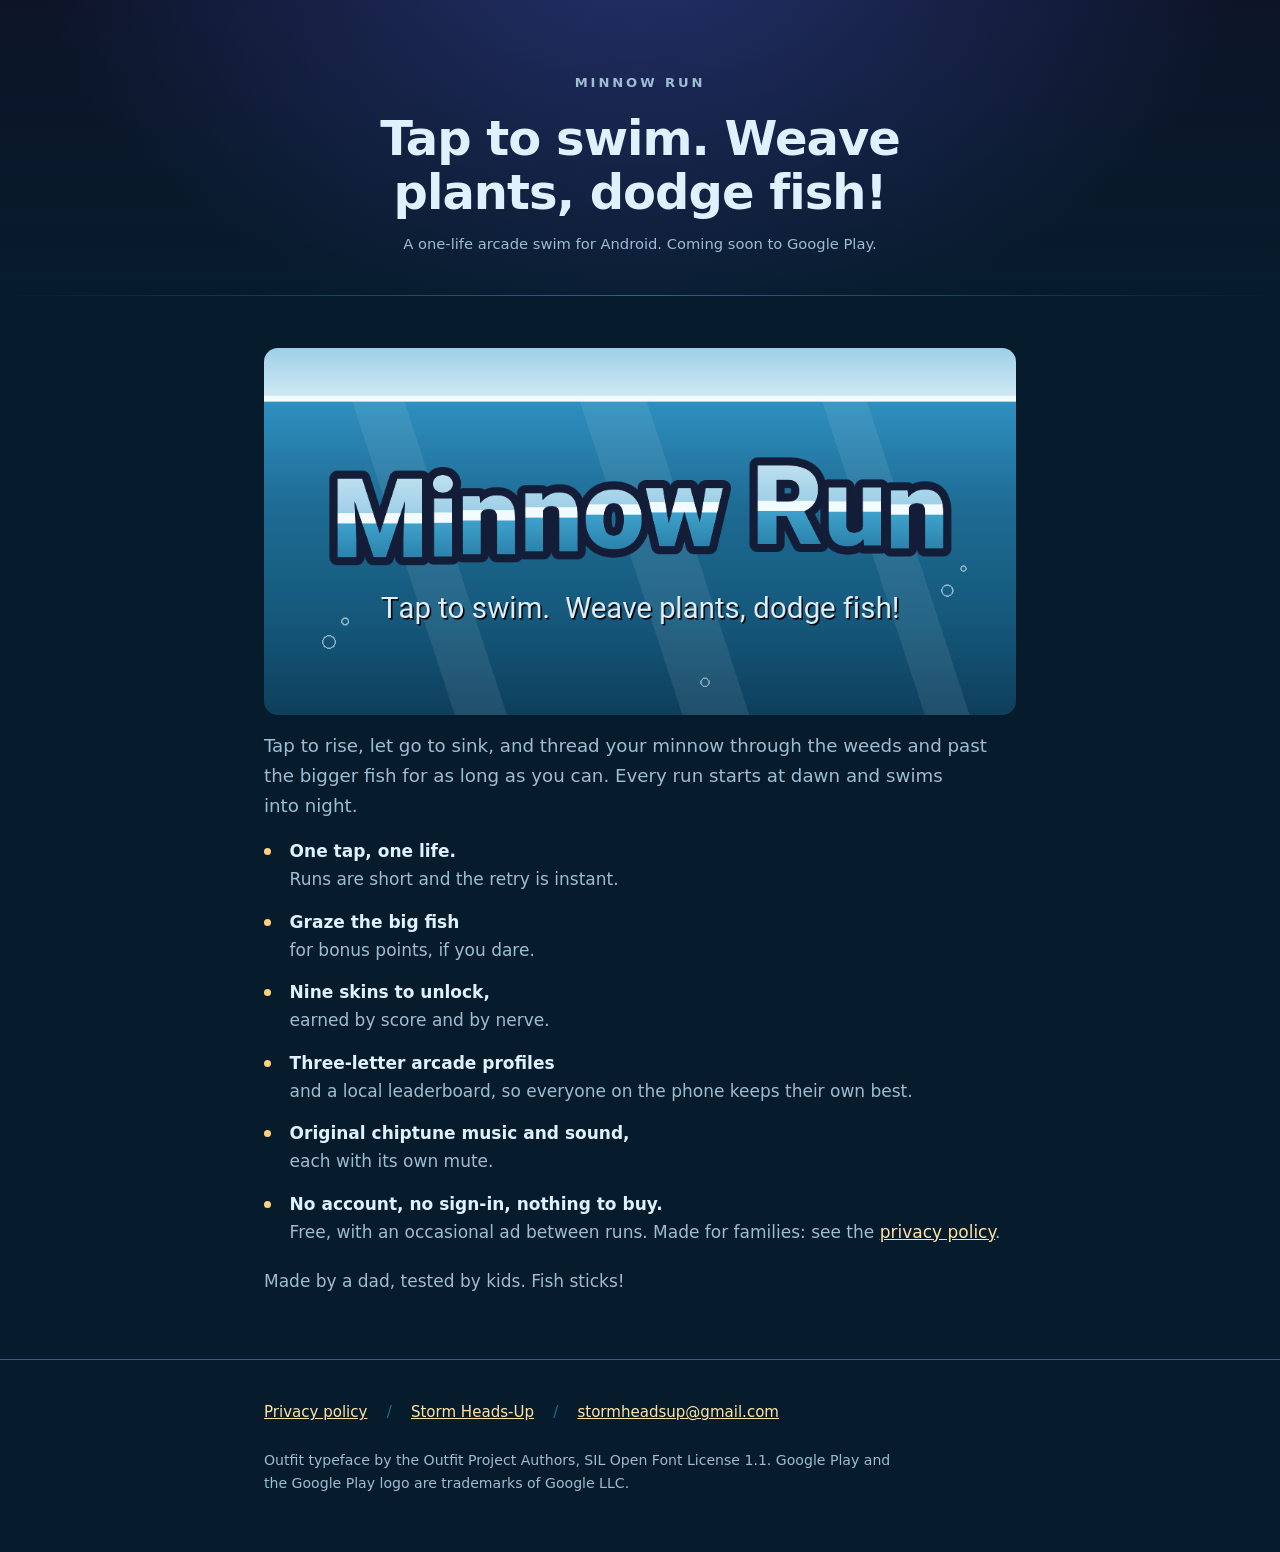
==== index.html @ f7e567d5 "Minnow Run site: home page, privacy policy, app-ads.txt" ====
<!doctype html>
<html lang="en">
<head>
  <meta charset="utf-8">
  <meta name="viewport" content="width=device-width, initial-scale=1">
  <title>Minnow Run</title>
  <meta name="description" content="Minnow Run is a one-tap arcade swim for Android. Tap to swim, weave the plants, dodge the fish. One life, three-letter initials, a leaderboard for everyone on the phone.">
  <link rel="canonical" href="https://minnowrun.github.io/">

  <!-- Zero JavaScript, zero third-party requests, same as the privacy page. -->
  <meta http-equiv="Content-Security-Policy" content="default-src 'none'; img-src 'self'; style-src 'self'; font-src 'self'; base-uri 'none'; form-action 'none'">
  <meta name="referrer" content="strict-origin-when-cross-origin">

  <meta property="og:type" content="website">
  <meta property="og:site_name" content="Minnow Run">
  <meta property="og:title" content="Minnow Run">
  <meta property="og:description" content="Tap to swim. Weave plants, dodge fish! A one-life arcade swim for Android.">
  <meta property="og:url" content="https://minnowrun.github.io/">
  <meta property="og:image" content="https://minnowrun.github.io/assets/feature-graphic.png">
  <meta name="twitter:card" content="summary_large_image">
  <meta name="twitter:title" content="Minnow Run">
  <meta name="twitter:description" content="Tap to swim. Weave plants, dodge fish! A one-life arcade swim for Android.">
  <meta name="twitter:image" content="https://minnowrun.github.io/assets/feature-graphic.png">

  <!-- TODO(icon): favicon + apple-touch-icon once the app icon exists. -->
  <meta name="theme-color" content="#061c2c">
  <link rel="stylesheet" href="assets/site.css">
</head>
<body>

<header class="hero">
  <div class="wrap hero-inner">
    <a class="mark" href="https://minnowrun.github.io/">
      <span>Minnow Run</span>
    </a>
    <h1>Tap to swim. Weave plants, dodge fish!</h1>
    <p class="updated">A one-life arcade swim for Android. Coming soon to Google Play.</p>
  </div>
</header>

<main class="wrap">
  <p>
    <img class="shot" src="assets/feature-graphic.png" width="1024" height="500" alt="The Minnow Run wordmark, half out of the water, on a pond">
  </p>

  <p class="lede">Tap to rise, let go to sink, and thread your minnow through the weeds and past
  the bigger fish for as long as you can. Every run starts at dawn and swims into night.</p>

  <ul class="terms">
    <li><strong>One tap, one life.</strong> Runs are short and the retry is instant.</li>
    <li><strong>Graze the big fish</strong> for bonus points, if you dare.</li>
    <li><strong>Nine skins to unlock,</strong> earned by score and by nerve.</li>
    <li><strong>Three-letter arcade profiles</strong> and a local leaderboard, so everyone on the
    phone keeps their own best.</li>
    <li><strong>Original chiptune music and sound,</strong> each with its own mute.</li>
    <li><strong>No account, no sign-in, nothing to buy.</strong> Free, with an occasional ad between
    runs. Made for families: see the <a href="privacy/">privacy policy</a>.</li>
  </ul>

  <p>Made by a dad, tested by kids. Fish sticks!</p>
</main>

<footer>
  <div class="wrap">
    <div class="foot-row">
      <a href="privacy/">Privacy policy</a>
      <span class="sep" aria-hidden="true">/</span>
      <a href="https://stormheadsup.github.io/">Storm Heads-Up</a>
      <span class="sep" aria-hidden="true">/</span>
      <a href="mailto:stormheadsup@gmail.com">stormheadsup@gmail.com</a>
    </div>

    <p class="credit">
      Outfit typeface by the Outfit Project Authors, SIL Open Font License 1.1. Google Play and
      the Google Play logo are trademarks of Google LLC.
    </p>
  </div>
</footer>

</body>
</html>
---- assets/site.css ----
/* Storm Heads-Up privacy policy.

   Same design tokens and primitives as the main site
   (stormheadsup.github.io/assets/site.css), kept as a local copy rather than
   linked across repos so this page never breaks when that one changes.

   Outfit, self-hosted. SIL Open Font License 1.1, see fonts/OFL.txt.
   Variable font: one file covers every weight we use. Self-hosted rather
   than pulled from Google's CDN so reading a privacy policy does not hand a
   third party the reader's IP address. */

@font-face {
  font-family: "Outfit";
  font-style: normal;
  font-weight: 100 900;
  font-display: swap;
  src: url("fonts/outfit-latin.woff2") format("woff2");
  unicode-range: U+0000-00FF, U+0131, U+0152-0153, U+02BB-02BC, U+02C6,
    U+02DA, U+02DC, U+0304, U+0308, U+0329, U+2000-206F, U+20AC, U+2122,
    U+2191, U+2193, U+2212, U+2215, U+FEFF, U+FFFD;
}

@font-face {
  font-family: "Outfit";
  font-style: normal;
  font-weight: 100 900;
  font-display: swap;
  src: url("fonts/outfit-latin-ext.woff2") format("woff2");
  unicode-range: U+0100-02BA, U+02BD-02C5, U+02C7-02CC, U+02CE-02D7,
    U+02DD-02FF, U+0304, U+0308, U+0329, U+1D00-1DBF, U+1E00-1E9F,
    U+1EF2-1EFF, U+2020, U+20A0-20AB, U+20AD-20C0, U+2113, U+2C60-2C7F,
    U+A720-A7FF;
}

:root {
  --bg: #0a0f1f;
  --bg-2: #10182e;
  --surface: #151e36;
  --line: #26314f;
  --text: #eaf0fb;
  --muted: #98a6c4;
  --accent: #5b6ef5;
  --accent-soft: #8e9cff;
  --warn: #f0836f;
  --display: "Outfit", system-ui, -apple-system, "Segoe UI", Roboto, sans-serif;
  --body: system-ui, -apple-system, "Segoe UI", Roboto, "Helvetica Neue", sans-serif;
  /* Narrower than the landing page's 1080px: this one is read, not scanned. */
  --wrap: 800px;
}

* { box-sizing: border-box; }

html { -webkit-text-size-adjust: 100%; }

body {
  margin: 0;
  background: var(--bg);
  color: var(--text);
  font-family: var(--body);
  font-size: 17px;
  line-height: 1.65;
  -webkit-font-smoothing: antialiased;
}

.wrap {
  max-width: var(--wrap);
  margin: 0 auto;
  padding: 0 1.5rem;
}

h1, h2 {
  font-family: var(--display);
  font-weight: 700;
  letter-spacing: -0.02em;
  line-height: 1.12;
  margin: 0;
}

a { color: var(--accent-soft); }
a:hover { color: #fff; }

:focus-visible {
  outline: 2px solid var(--accent-soft);
  outline-offset: 3px;
  border-radius: 4px;
}

/* ---------- hero ---------- */

.hero {
  position: relative;
  overflow: hidden;
  padding: clamp(2.75rem, 7vw, 4.5rem) 0 clamp(1.75rem, 4vw, 2.5rem);
  background:
    radial-gradient(90ch 60ch at 50% -20%, #23306a 0%, rgba(35, 48, 106, 0) 62%),
    linear-gradient(180deg, #0d1428 0%, var(--bg) 100%);
}
.hero::after {
  content: "";
  position: absolute;
  inset: auto 0 0 0;
  height: 1px;
  background: linear-gradient(90deg, transparent, var(--line), transparent);
}

.hero-inner {
  display: flex;
  flex-direction: column;
  align-items: center;
  text-align: center;
  gap: 1.15rem;
}

.mark {
  display: flex;
  align-items: center;
  gap: 0.7rem;
  text-decoration: none;
  color: inherit;
  border-radius: 8px;
}
.mark img {
  width: 52px;
  height: 52px;
  border-radius: 13px;
  display: block;
}
.mark span {
  font-family: var(--display);
  font-weight: 600;
  font-size: 0.82rem;
  letter-spacing: 0.22em;
  text-transform: uppercase;
  color: var(--muted);
}
.mark:hover span { color: var(--text); }

h1 {
  font-size: clamp(2rem, 5.5vw, 3rem);
  text-wrap: balance;
}

.updated {
  margin: -0.4rem 0 0;
  font-size: 0.92rem;
  color: var(--muted);
}

/* ---------- document ---------- */

/* Needs the .wrap in the selector: .wrap already sets a padding shorthand,
   which would otherwise win on specificity and zero these out. */
main.wrap {
  padding-top: clamp(2.25rem, 5vw, 3.25rem);
  padding-bottom: clamp(2.75rem, 6vw, 4rem);
}

main > h2 {
  font-size: clamp(1.22rem, 3vw, 1.55rem);
  margin: 2.4rem 0 0.75rem;
  padding-top: 2.4rem;
  border-top: 1px solid var(--line);
}

main p {
  margin: 0 0 1rem;
  color: var(--muted);
  text-wrap: pretty;
}
main p:last-child { margin-bottom: 0; }

main strong { color: var(--text); font-weight: 600; }
main em { color: var(--text); font-style: normal; font-weight: 500; }

.lede {
  color: var(--muted);
  font-size: clamp(1.02rem, 2.2vw, 1.14rem);
}

/* ---------- lists ---------- */

/* Same accent-dot bullets the landing page uses for its "Honest by design"
   list, so the long policy lists read as part of the same family. */
main ul {
  display: grid;
  gap: 0.9rem;
  margin: 0 0 1.35rem;
  padding: 0;
  list-style: none;
}
main li {
  padding-left: 1.6rem;
  position: relative;
  color: var(--muted);
}
main li::before {
  content: "";
  position: absolute;
  left: 0;
  top: 0.66em;
  width: 7px;
  height: 7px;
  border-radius: 50%;
  background: var(--accent);
}

/* Items that open with a bolded term get it on its own line, the way the
   landing page's list does. Plain items stay inline. */
.terms li > strong:first-child {
  display: block;
  font-weight: 600;
}

/* ---------- disclaimer ---------- */

.notice {
  border: 1px solid #4a2b2b;
  background: #1d1420;
  border-left: 3px solid var(--warn);
  border-radius: 12px;
  padding: 1.3rem 1.5rem;
  margin: 1.75rem 0 0.5rem;
}
.notice h2 {
  font-size: 1.15rem;
  color: var(--warn);
  margin-bottom: 0.5rem;
}
.notice p {
  margin: 0;
  color: #d7c8cc;
  font-size: 0.96rem;
}
.notice strong { color: #f3e7ea; }

/* ---------- footer ---------- */

footer {
  border-top: 1px solid var(--line);
  padding: 2.5rem 0 3.5rem;
  font-size: 0.94rem;
  color: var(--muted);
}
.foot-row {
  display: flex;
  flex-wrap: wrap;
  gap: 0.6rem 1.2rem;
  align-items: center;
  margin-bottom: 1.5rem;
}
.foot-row .sep { color: var(--line); }
footer p { margin: 0; max-width: 70ch; }
footer .credit { margin-top: 0.8rem; font-size: 0.88rem; }

@media (max-width: 560px) {
  body { font-size: 16px; }
}

/* Minnow Run: the game's own water palette over the Storm Heads-Up layout. Tokens only, so the
   two policy pages stay the same page in different water. */
:root {
  --bg: #061c2c;
  --bg-2: #0b2f45;
  --surface: #0e3f5c;
  --line: #1d6a92;
  --text: #dff1ff;
  --muted: #9dbdd1;
  --accent: #ffd27a;
  --accent-soft: #ffe3a6;
  --warn: #ff9f6e;
}

/* Home page: the feature graphic as the hero image. A class, not an inline style, because the
   page's CSP is style-src 'self' and blocks style attributes. */
.shot { display: block; width: 100%; height: auto; border-radius: 14px; }
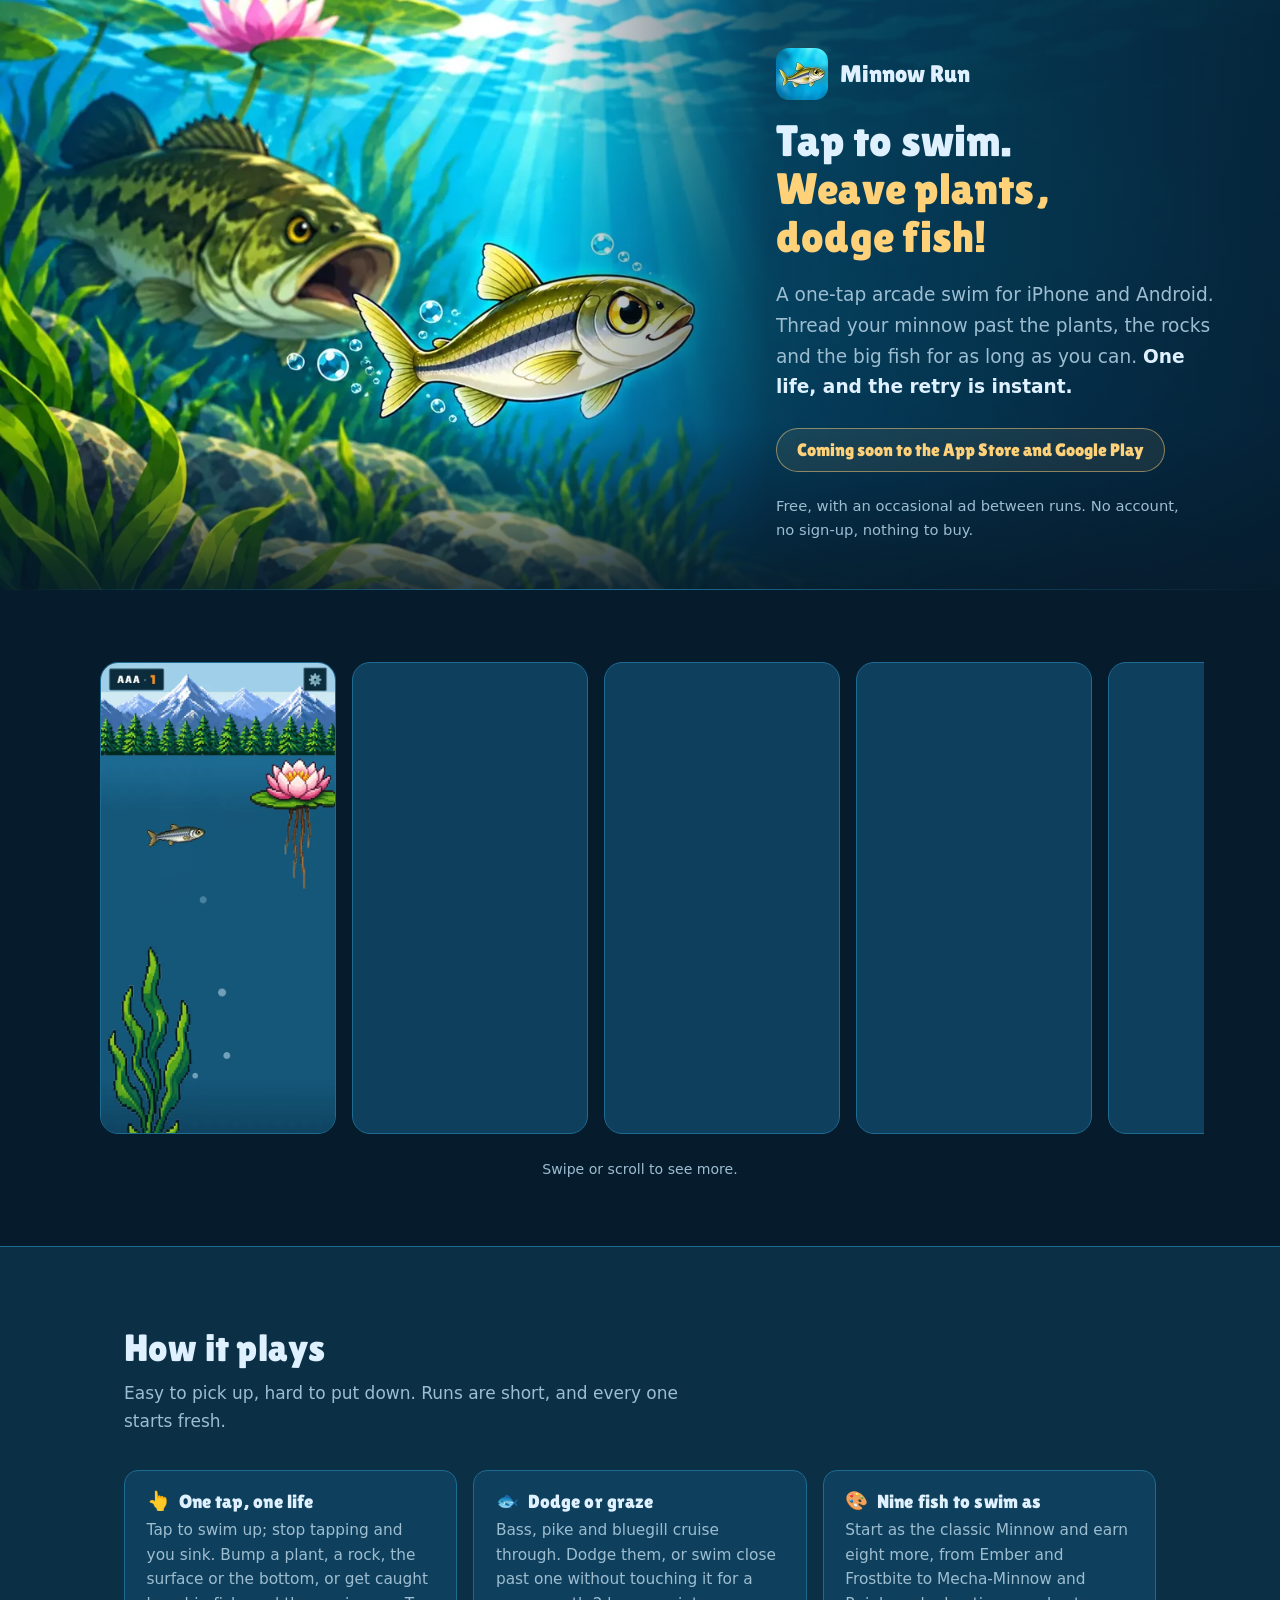
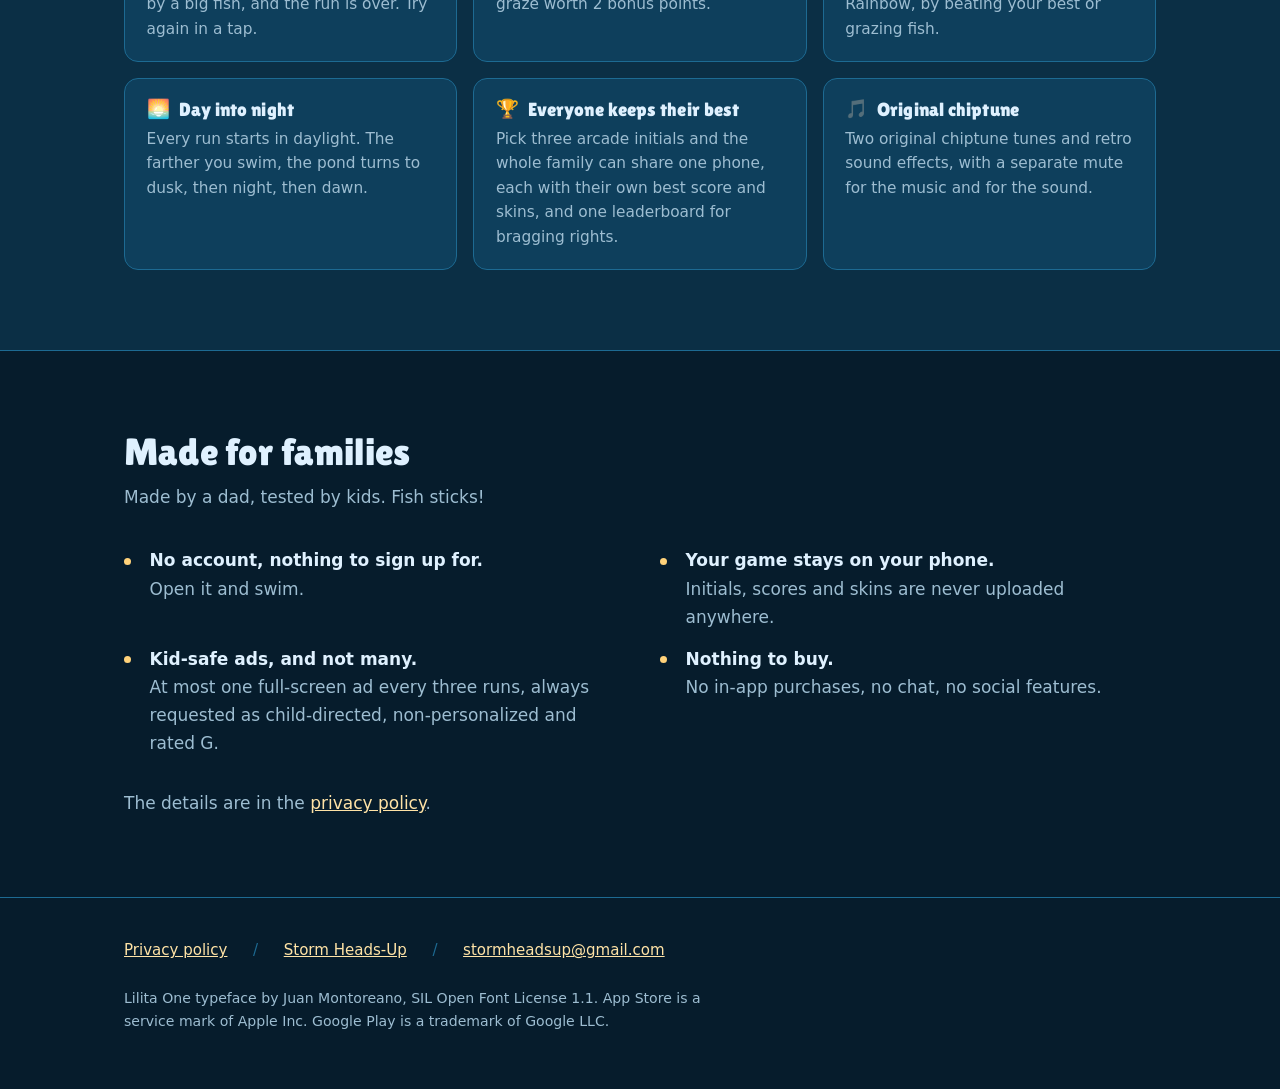
==== commit f1ae4679: "Minnow Run site: a real landing page, the v2 art, and the privacy policy caught up The home page was" ====
--- a/index.html
+++ b/index.html
@@ -1,63 +1,162 @@
 <!doctype html>
 <html lang="en">
 <head>
-  <meta charset="utf-8">
-  <meta name="viewport" content="width=device-width, initial-scale=1">
-  <title>Minnow Run</title>
-  <meta name="description" content="Minnow Run is a one-tap arcade swim for Android. Tap to swim, weave the plants, dodge the fish. One life, three-letter initials, a leaderboard for everyone on the phone.">
-  <link rel="canonical" href="https://minnowrun.github.io/">
+<meta charset="utf-8">
+<meta name="viewport" content="width=device-width, initial-scale=1">
+<title>Minnow Run | Tap to swim. Weave plants, dodge fish!</title>
+<meta name="description" content="Minnow Run is a free one-tap arcade swim for iPhone and Android. Weave the plants, dodge the big fish or graze them for bonus points, and unlock eight more fish to swim as. Coming soon to the App Store and Google Play.">
+<link rel="canonical" href="https://minnowrun.github.io/">
 
-  <!-- Zero JavaScript, zero third-party requests, same as the privacy page. -->
-  <meta http-equiv="Content-Security-Policy" content="default-src 'none'; img-src 'self'; style-src 'self'; font-src 'self'; base-uri 'none'; form-action 'none'">
-  <meta name="referrer" content="strict-origin-when-cross-origin">
+<!-- Zero JavaScript, zero third-party requests. Everything the page loads
+     comes from this origin, so the policy can stay this tight. -->
+<meta http-equiv="Content-Security-Policy" content="default-src 'none'; img-src 'self'; style-src 'self'; font-src 'self'; base-uri 'none'; form-action 'none'">
+<meta name="referrer" content="strict-origin-when-cross-origin">
 
-  <meta property="og:type" content="website">
-  <meta property="og:site_name" content="Minnow Run">
-  <meta property="og:title" content="Minnow Run">
-  <meta property="og:description" content="Tap to swim. Weave plants, dodge fish! A one-life arcade swim for Android.">
-  <meta property="og:url" content="https://minnowrun.github.io/">
-  <meta property="og:image" content="https://minnowrun.github.io/assets/feature-graphic.png">
-  <meta name="twitter:card" content="summary_large_image">
-  <meta name="twitter:title" content="Minnow Run">
-  <meta name="twitter:description" content="Tap to swim. Weave plants, dodge fish! A one-life arcade swim for Android.">
-  <meta name="twitter:image" content="https://minnowrun.github.io/assets/feature-graphic.png">
+<meta property="og:type" content="website">
+<meta property="og:site_name" content="Minnow Run">
+<meta property="og:title" content="Minnow Run | Tap to swim. Weave plants, dodge fish!">
+<meta property="og:description" content="A free one-tap arcade swim for iPhone and Android. One life, nine fish to swim as, and a leaderboard for everyone on the phone.">
+<meta property="og:url" content="https://minnowrun.github.io/">
+<meta property="og:image" content="https://minnowrun.github.io/assets/og-card.jpg">
+<meta property="og:image:width" content="1024">
+<meta property="og:image:height" content="500">
+<meta property="og:image:alt" content="A cartoon minnow swims away from an open-mouthed bass, beside the Minnow Run title and the line: Tap to swim. Weave plants, dodge fish!">
+<meta name="twitter:card" content="summary_large_image">
+<meta name="twitter:title" content="Minnow Run | Tap to swim. Weave plants, dodge fish!">
+<meta name="twitter:description" content="A free one-tap arcade swim for iPhone and Android. One life, nine fish to swim as, and a leaderboard for everyone on the phone.">
+<meta name="twitter:image" content="https://minnowrun.github.io/assets/og-card.jpg">
+<meta name="twitter:image:alt" content="A cartoon minnow swims away from an open-mouthed bass, beside the Minnow Run title and the line: Tap to swim. Weave plants, dodge fish!">
 
-  <!-- TODO(icon): favicon + apple-touch-icon once the app icon exists. -->
-  <meta name="theme-color" content="#061c2c">
-  <link rel="stylesheet" href="assets/site.css">
+<link rel="icon" type="image/png" sizes="64x64" href="assets/favicon.png">
+<link rel="apple-touch-icon" sizes="180x180" href="assets/apple-touch-icon.png">
+<meta name="theme-color" content="#061c2c">
+<link rel="preload" href="assets/fonts/lilita-one.woff2" as="font" type="font/woff2" crossorigin>
+<link rel="stylesheet" href="assets/site.css">
 </head>
 <body>
 
-<header class="hero">
+<header class="hero art">
+  <img class="hero-art" src="assets/hero-1600.webp"
+       srcset="assets/hero-800.webp 800w, assets/hero-1600.webp 1600w" sizes="100vw"
+       width="1600" height="800" fetchpriority="high"
+       alt="A cartoon minnow swims away from an open-mouthed bass through weeds, rocks and water lilies.">
   <div class="wrap hero-inner">
     <a class="mark" href="https://minnowrun.github.io/">
+      <img src="assets/icon.webp" width="52" height="52" alt="">
       <span>Minnow Run</span>
     </a>
-    <h1>Tap to swim. Weave plants, dodge fish!</h1>
-    <p class="updated">A one-life arcade swim for Android. Coming soon to Google Play.</p>
+
+    <h1>Tap to swim. <span class="gold">Weave plants, dodge fish!</span></h1>
+
+    <p class="lede">
+      A one-tap arcade swim for iPhone and Android. Thread your minnow past
+      the plants, the rocks and the big fish for as long as you can.
+      <strong>One life, and the retry is instant.</strong>
+    </p>
+
+    <!-- When the store listings go public, this becomes the two badges, the way
+         stormheadsup.github.io's hero does (its assets/badge-app-store.svg and
+         badge-google-play.png, and its .stores / .badge-* CSS). -->
+    <p class="soon">Coming soon to the App Store and Google Play</p>
+
+    <p class="fineprint">
+      Free, with an occasional ad between runs. No account, no sign-up,
+      nothing to buy.
+    </p>
   </div>
 </header>
 
-<main class="wrap">
-  <p>
-    <img class="shot" src="assets/feature-graphic.png" width="1024" height="500" alt="The Minnow Run wordmark, half out of the water, on a pond">
-  </p>
+<main>
 
-  <p class="lede">Tap to rise, let go to sink, and thread your minnow through the weeds and past
-  the bigger fish for as long as you can. Every run starts at dawn and swims into night.</p>
+<section class="shelf-section" aria-label="Screenshots">
+  <div class="shelf" tabindex="0">
+    <img src="assets/shot-1.webp" width="540" height="1080" loading="lazy" decoding="async"
+         alt="A daytime run: the minnow swims between a pink water lily trailing its roots from the surface and a tall stand of weeds, under snowy mountains and pines.">
+    <img src="assets/shot-2.webp" width="540" height="1080" loading="lazy" decoding="async"
+         alt="A dawn run under a pink sky: the minnow slips between a bass above and a pike below.">
+    <img src="assets/shot-3.webp" width="540" height="1080" loading="lazy" decoding="async"
+         alt="A night run in dark water: the minnow weaves between a water lily's roots and a stand of weeds.">
+    <img src="assets/shot-4.webp" width="540" height="1080" loading="lazy" decoding="async"
+         alt="The game-over card, Fish sticks!, with a score of 54, a Gold fin medal, a new skin unlocked and first place on the leaderboard, and buttons for Main Menu and Try Again.">
+    <img src="assets/shot-5.webp" width="540" height="1080" loading="lazy" decoding="async"
+         alt="A dusk run under an orange sky: the minnow threads between two big bass.">
+    <img src="assets/shot-6.webp" width="540" height="1080" loading="lazy" decoding="async"
+         alt="The Skins wardrobe: Minnow, Ember, Frostbite, Cupid, Fiesta, Meltdown, Neon, Mecha-Minnow and Rainbow, each unlocked by a best score or by grazing fish.">
+    <img src="assets/shot-7.webp" width="540" height="1080" loading="lazy" decoding="async"
+         alt="The main menu: the Minnow Run title over the minnow, Tap anywhere to start, and buttons for Player, Skins and Leaderboard.">
+    <img src="assets/shot-8.webp" width="540" height="1080" loading="lazy" decoding="async"
+         alt="Enter Initials: three arcade letters, each with arrows to change it, and a reminder to use the same initials if you have played before.">
+  </div>
+  <p class="shelf-hint">Swipe or scroll to see more.</p>
+</section>
 
-  <ul class="terms">
-    <li><strong>One tap, one life.</strong> Runs are short and the retry is instant.</li>
-    <li><strong>Graze the big fish</strong> for bonus points, if you dare.</li>
-    <li><strong>Nine skins to unlock,</strong> earned by score and by nerve.</li>
-    <li><strong>Three-letter arcade profiles</strong> and a local leaderboard, so everyone on the
-    phone keeps their own best.</li>
-    <li><strong>Original chiptune music and sound,</strong> each with its own mute.</li>
-    <li><strong>No account, no sign-in, nothing to buy.</strong> Free, with an occasional ad between
-    runs. Made for families: see the <a href="privacy/">privacy policy</a>.</li>
-  </ul>
+<section class="band alt">
+  <div class="wrap">
+    <h2>How it plays</h2>
+    <p class="sub">
+      Easy to pick up, hard to put down. Runs are short, and every one starts
+      fresh.
+    </p>
 
-  <p>Made by a dad, tested by kids. Fish sticks!</p>
+    <div class="grid">
+      <div class="card">
+        <h3><span class="ico" aria-hidden="true">👆</span>One tap, one life</h3>
+        <p>Tap to swim up; stop tapping and you sink. Bump a plant, a rock,
+           the surface or the bottom, or get caught by a big fish, and the run
+           is over. Try again in a tap.</p>
+      </div>
+      <div class="card">
+        <h3><span class="ico" aria-hidden="true">🐟</span>Dodge or graze</h3>
+        <p>Bass, pike and bluegill cruise through. Dodge them, or swim close
+           past one without touching it for a graze worth 2 bonus points.</p>
+      </div>
+      <div class="card">
+        <h3><span class="ico" aria-hidden="true">🎨</span>Nine fish to swim as</h3>
+        <p>Start as the classic Minnow and earn eight more, from Ember and
+           Frostbite to Mecha-Minnow and Rainbow, by beating your best or
+           grazing fish.</p>
+      </div>
+      <div class="card">
+        <h3><span class="ico" aria-hidden="true">🌅</span>Day into night</h3>
+        <p>Every run starts in daylight. The farther you swim, the pond turns
+           to dusk, then night, then dawn.</p>
+      </div>
+      <div class="card">
+        <h3><span class="ico" aria-hidden="true">🏆</span>Everyone keeps their best</h3>
+        <p>Pick three arcade initials and the whole family can share one
+           phone, each with their own best score and skins, and one
+           leaderboard for bragging rights.</p>
+      </div>
+      <div class="card">
+        <h3><span class="ico" aria-hidden="true">🎵</span>Original chiptune</h3>
+        <p>Two original chiptune tunes and retro sound effects, with a
+           separate mute for the music and for the sound.</p>
+      </div>
+    </div>
+  </div>
+</section>
+
+<section class="band">
+  <div class="wrap">
+    <h2>Made for families</h2>
+    <p class="sub">Made by a dad, tested by kids. Fish sticks!</p>
+
+    <ul class="points">
+      <li><strong>No account, nothing to sign up for.</strong>
+          Open it and swim.</li>
+      <li><strong>Your game stays on your phone.</strong>
+          Initials, scores and skins are never uploaded anywhere.</li>
+      <li><strong>Kid-safe ads, and not many.</strong>
+          At most one full-screen ad every three runs, always requested as
+          child-directed, non-personalized and rated&nbsp;G.</li>
+      <li><strong>Nothing to buy.</strong>
+          No in-app purchases, no chat, no social features.</li>
+    </ul>
+
+    <p class="more">The details are in the <a href="privacy/">privacy policy</a>.</p>
+  </div>
+</section>
+
 </main>
 
 <footer>
@@ -71,8 +170,9 @@
     </div>
 
     <p class="credit">
-      Outfit typeface by the Outfit Project Authors, SIL Open Font License 1.1. Google Play and
-      the Google Play logo are trademarks of Google LLC.
+      Lilita One typeface by Juan Montoreano, SIL Open Font License 1.1.
+      App Store is a service mark of Apple Inc. Google Play is a trademark of
+      Google LLC.
     </p>
   </div>
 </footer>
--- a/assets/site.css
+++ b/assets/site.css
@@ -1,52 +1,40 @@
-/* Storm Heads-Up privacy policy.
-
-   Same design tokens and primitives as the main site
-   (stormheadsup.github.io/assets/site.css), kept as a local copy rather than
-   linked across repos so this page never breaks when that one changes.
-
-   Outfit, self-hosted. SIL Open Font License 1.1, see fonts/OFL.txt.
-   Variable font: one file covers every weight we use. Self-hosted rather
-   than pulled from Google's CDN so reading a privacy policy does not hand a
-   third party the reader's IP address. */
+/* Minnow Run: the landing page and the privacy policy share this file.
+
+   The layout is Storm Heads-Up's (stormheadsup.github.io/assets/site.css), kept as a local copy
+   rather than linked across repos so neither site breaks when the other changes, and retokened to
+   the game's own water. Headings are Lilita One, the face of the game's menus and its store
+   banner; body text stays the system face.
+
+   Lilita One, self-hosted. SIL Open Font License 1.1, see fonts/LilitaOne-OFL.txt. It is the
+   whole font converted to WOFF2, deliberately NOT subset: "Lilita" is a Reserved Font Name, and a
+   subset counts as a Modified Version, which could not keep the name. Self-hosted rather than
+   pulled from Google's CDN so visiting this page does not hand a third party the reader's IP. */
 
 @font-face {
-  font-family: "Outfit";
+  font-family: "Lilita One";
   font-style: normal;
-  font-weight: 100 900;
+  font-weight: 400;
   font-display: swap;
-  src: url("fonts/outfit-latin.woff2") format("woff2");
-  unicode-range: U+0000-00FF, U+0131, U+0152-0153, U+02BB-02BC, U+02C6,
-    U+02DA, U+02DC, U+0304, U+0308, U+0329, U+2000-206F, U+20AC, U+2122,
-    U+2191, U+2193, U+2212, U+2215, U+FEFF, U+FFFD;
-}
-
-@font-face {
-  font-family: "Outfit";
-  font-style: normal;
-  font-weight: 100 900;
-  font-display: swap;
-  src: url("fonts/outfit-latin-ext.woff2") format("woff2");
-  unicode-range: U+0100-02BA, U+02BD-02C5, U+02C7-02CC, U+02CE-02D7,
-    U+02DD-02FF, U+0304, U+0308, U+0329, U+1D00-1DBF, U+1E00-1E9F,
-    U+1EF2-1EFF, U+2020, U+20A0-20AB, U+20AD-20C0, U+2113, U+2C60-2C7F,
-    U+A720-A7FF;
+  src: url("fonts/lilita-one.woff2") format("woff2");
 }
 
 :root {
-  --bg: #0a0f1f;
-  --bg-2: #10182e;
-  --surface: #151e36;
-  --line: #26314f;
-  --text: #eaf0fb;
-  --muted: #98a6c4;
-  --accent: #5b6ef5;
-  --accent-soft: #8e9cff;
-  --warn: #f0836f;
-  --display: "Outfit", system-ui, -apple-system, "Segoe UI", Roboto, sans-serif;
+  /* The game's water, surface to deep, and its gold (the Try Again button, the trophy pill). */
+  --bg: #061c2c;
+  --bg-2: #0b2f45;
+  --surface: #0e3f5c;
+  --line: #1d6a92;
+  --text: #dff1ff;
+  --muted: #9dbdd1;
+  --accent: #ffd27a;
+  --accent-soft: #ffe3a6;
+  --display: "Lilita One", system-ui, -apple-system, "Segoe UI", Roboto, sans-serif;
   --body: system-ui, -apple-system, "Segoe UI", Roboto, "Helvetica Neue", sans-serif;
-  /* Narrower than the landing page's 1080px: this one is read, not scanned. */
-  --wrap: 800px;
-}
+  --wrap: 1080px;
+}
+
+/* The privacy policy is read, not scanned. */
+.doc { --wrap: 800px; }
 
 * { box-sizing: border-box; }
 
@@ -68,11 +56,13 @@
   padding: 0 1.5rem;
 }
 
-h1, h2 {
+/* Lilita One has one weight, and it is already heavy: never let the browser fake a bolder one. */
+h1, h2, h3 {
   font-family: var(--display);
-  font-weight: 700;
-  letter-spacing: -0.02em;
-  line-height: 1.12;
+  font-weight: 400;
+  font-synthesis: none;
+  letter-spacing: 0.005em;
+  line-height: 1.1;
   margin: 0;
 }
 
@@ -90,34 +80,51 @@
 .hero {
   position: relative;
   overflow: hidden;
-  padding: clamp(2.75rem, 7vw, 4.5rem) 0 clamp(1.75rem, 4vw, 2.5rem);
-  background:
-    radial-gradient(90ch 60ch at 50% -20%, #23306a 0%, rgba(35, 48, 106, 0) 62%),
-    linear-gradient(180deg, #0d1428 0%, var(--bg) 100%);
+  background: linear-gradient(180deg, #0b3a57 0%, var(--bg) 100%);
 }
 .hero::after {
   content: "";
   position: absolute;
+  z-index: 3;
   inset: auto 0 0 0;
   height: 1px;
   background: linear-gradient(90deg, transparent, var(--line), transparent);
 }
 
+/* The store banner's art, without its words. On a phone it is a banner above the text; on a wide
+   screen it fills the hero and the text sits in its open water, the way the banner's wordmark
+   does. One element either way, so the page never downloads it twice. */
+.hero-art {
+  display: block;
+  width: 100%;
+  height: auto;
+  max-height: 70vh;
+  aspect-ratio: 2 / 1;
+  object-fit: cover;
+  /* Fade the bottom edge into the page so the art has no hard line under it. */
+  -webkit-mask-image: linear-gradient(180deg, #000 72%, transparent 100%);
+  mask-image: linear-gradient(180deg, #000 72%, transparent 100%);
+}
+
 .hero-inner {
+  position: relative;
+  z-index: 2;
   display: flex;
   flex-direction: column;
   align-items: center;
   text-align: center;
   gap: 1.15rem;
+  padding-top: 0.5rem;
+  padding-bottom: clamp(2.5rem, 6vw, 4rem);
 }
 
 .mark {
   display: flex;
   align-items: center;
-  gap: 0.7rem;
+  gap: 0.75rem;
   text-decoration: none;
   color: inherit;
-  border-radius: 8px;
+  border-radius: 12px;
 }
 .mark img {
   width: 52px;
@@ -127,73 +134,212 @@
 }
 .mark span {
   font-family: var(--display);
-  font-weight: 600;
-  font-size: 0.82rem;
-  letter-spacing: 0.22em;
-  text-transform: uppercase;
-  color: var(--muted);
-}
-.mark:hover span { color: var(--text); }
+  font-size: 1.5rem;
+  line-height: 1;
+  color: var(--text);
+}
+.mark:hover span { color: #fff; }
 
 h1 {
-  font-size: clamp(2rem, 5.5vw, 3rem);
+  font-size: clamp(2.3rem, 7vw, 3.6rem);
+  max-width: 17ch;
   text-wrap: balance;
 }
-
-.updated {
-  margin: -0.4rem 0 0;
+/* "Weave plants, dodge fish!" in the game's gold, on its own line. */
+h1 .gold {
+  display: block;
+  color: var(--accent);
+}
+
+.lede {
+  max-width: 46ch;
+  margin: 0;
+  color: var(--muted);
+  font-size: clamp(1.02rem, 2.2vw, 1.16rem);
+  text-wrap: pretty;
+}
+.lede strong { color: var(--text); font-weight: 600; }
+
+/* Stands in for the store badges until the listings are public: Apple's and Google's badge rules
+   both want a badge to link to a live listing. */
+.soon {
+  display: inline-block;
+  margin: 0.4rem 0 0;
+  padding: 0.62rem 1.25rem;
+  border: 1px solid rgba(255, 210, 122, 0.5);
+  border-radius: 999px;
+  background: rgba(255, 210, 122, 0.08);
+  color: var(--accent);
+  font-family: var(--display);
+  font-size: 1.1rem;
+  line-height: 1.3;
+}
+
+.fineprint {
+  margin: 0.2rem 0 0;
+  max-width: 44ch;
   font-size: 0.92rem;
   color: var(--muted);
 }
 
-/* ---------- document ---------- */
-
-/* Needs the .wrap in the selector: .wrap already sets a padding shorthand,
-   which would otherwise win on specificity and zero these out. */
-main.wrap {
-  padding-top: clamp(2.25rem, 5vw, 3.25rem);
-  padding-bottom: clamp(2.75rem, 6vw, 4rem);
-}
-
-main > h2 {
-  font-size: clamp(1.22rem, 3vw, 1.55rem);
-  margin: 2.4rem 0 0.75rem;
-  padding-top: 2.4rem;
+/* Phones: crop in on the two fish (they fill the left ~60% of the art) so they read at this size. */
+@media (max-width: 600px) {
+  .hero-art {
+    aspect-ratio: 4 / 3;
+    object-position: 0% 50%;
+  }
+}
+
+/* Laptops and up: the art fills the hero and the words take its open water, a column pinned to the
+   right edge of the window. Below 1180px that column would cover the minnow's nose, so smaller
+   screens keep the stacked layout. */
+@media (min-width: 1180px) {
+  .hero.art {
+    display: flex;
+    align-items: center;
+    min-height: clamp(560px, 46vw, 700px);
+  }
+  .hero.art .hero-art {
+    position: absolute;
+    inset: 0;
+    z-index: 0;
+    height: 100%;
+    max-height: none;
+    aspect-ratio: auto;
+    object-position: left center;
+    -webkit-mask-image: none;
+    mask-image: none;
+  }
+  /* Deepen the open water under the words, and settle the bottom into the page. Layered
+     explicitly: art 0, this 1, words 2 (DOM order alone would paint the art over it). */
+  .hero.art::before {
+    content: "";
+    position: absolute;
+    inset: 0;
+    z-index: 1;
+    background:
+      linear-gradient(90deg, rgba(6, 28, 44, 0) 42%, rgba(6, 28, 44, 0.72) 60%, rgba(6, 28, 44, 0.9) 100%),
+      linear-gradient(180deg, rgba(6, 28, 44, 0) 72%, rgba(6, 28, 44, 0.85) 100%);
+  }
+  .hero.art .hero-inner {
+    max-width: none;
+    width: 100%;
+    display: grid;
+    grid-template-columns: 1fr 440px;
+    justify-items: start;
+    align-content: center;
+    row-gap: 1.15rem;
+    text-align: left;
+    padding: 3rem max(1.5rem, 5vw) 3rem 1.5rem;
+  }
+  .hero.art .hero-inner > * { grid-column: 2; }
+  .hero.art h1 { font-size: clamp(2.6rem, 3.4vw, 3.3rem); }
+}
+
+/* ---------- shelf ---------- */
+
+.shelf-section { padding: clamp(2.5rem, 6vw, 4rem) 0; }
+
+.shelf {
+  display: flex;
+  gap: 1rem;
+  overflow-x: auto;
+  scroll-snap-type: x mandatory;
+  padding: 0.5rem 1.5rem 1.5rem;
+  margin: 0 auto;
+  max-width: calc(var(--wrap) + 3rem);
+  scrollbar-color: var(--line) transparent;
+}
+.shelf::-webkit-scrollbar { height: 8px; }
+.shelf::-webkit-scrollbar-thumb {
+  background: var(--line);
+  border-radius: 99px;
+}
+.shelf::-webkit-scrollbar-track { background: transparent; }
+
+.shelf img {
+  flex: 0 0 auto;
+  width: 236px;
+  height: auto;
+  aspect-ratio: 1 / 2;
+  border-radius: 18px;
+  border: 1px solid var(--line);
+  scroll-snap-align: center;
+  background: var(--surface);
+}
+
+.shelf-hint {
+  text-align: center;
+  font-size: 0.88rem;
+  color: var(--muted);
+  margin: 0;
+}
+
+/* ---------- bands ---------- */
+
+section.band { padding: clamp(3rem, 7vw, 5rem) 0; }
+section.band.alt {
+  background: var(--bg-2);
   border-top: 1px solid var(--line);
-}
-
-main p {
-  margin: 0 0 1rem;
-  color: var(--muted);
-  text-wrap: pretty;
-}
-main p:last-child { margin-bottom: 0; }
-
-main strong { color: var(--text); font-weight: 600; }
-main em { color: var(--text); font-style: normal; font-weight: 500; }
-
-.lede {
-  color: var(--muted);
-  font-size: clamp(1.02rem, 2.2vw, 1.14rem);
-}
-
-/* ---------- lists ---------- */
-
-/* Same accent-dot bullets the landing page uses for its "Honest by design"
-   list, so the long policy lists read as part of the same family. */
-main ul {
+  border-bottom: 1px solid var(--line);
+}
+
+h2 {
+  font-size: clamp(1.75rem, 4vw, 2.4rem);
+  margin-bottom: 0.6rem;
+}
+.band > .wrap > p.sub {
+  color: var(--muted);
+  margin: 0 0 2.2rem;
+  max-width: 54ch;
+}
+
+.grid {
   display: grid;
-  gap: 0.9rem;
-  margin: 0 0 1.35rem;
+  gap: 1rem;
+  grid-template-columns: repeat(auto-fit, minmax(258px, 1fr));
+}
+
+.card {
+  background: var(--surface);
+  border: 1px solid var(--line);
+  border-radius: 14px;
+  padding: 1.25rem 1.35rem;
+}
+.card h3 {
+  font-size: 1.2rem;
+  margin-bottom: 0.4rem;
+  display: flex;
+  align-items: center;
+  gap: 0.55rem;
+}
+.card h3 .ico {
+  font-size: 1.15rem;
+  line-height: 1;
+}
+.card p {
+  margin: 0;
+  color: var(--muted);
+  font-size: 0.96rem;
+  line-height: 1.6;
+}
+
+/* ---------- families ---------- */
+
+.points {
+  display: grid;
+  gap: 0.9rem 2.5rem;
+  grid-template-columns: repeat(auto-fit, minmax(min(340px, 100%), 1fr));
+  margin: 0;
   padding: 0;
   list-style: none;
 }
-main li {
+.points li {
   padding-left: 1.6rem;
   position: relative;
   color: var(--muted);
 }
-main li::before {
+.points li::before {
   content: "";
   position: absolute;
   left: 0;
@@ -203,35 +349,91 @@
   border-radius: 50%;
   background: var(--accent);
 }
-
-/* Items that open with a bolded term get it on its own line, the way the
-   landing page's list does. Plain items stay inline. */
+.points li strong {
+  color: var(--text);
+  font-weight: 600;
+  display: block;
+}
+
+.more {
+  margin: 2rem 0 0;
+  color: var(--muted);
+}
+
+/* ---------- the privacy policy ---------- */
+
+.doc .hero-inner {
+  padding-top: clamp(2.75rem, 7vw, 4.5rem);
+  padding-bottom: clamp(1.75rem, 4vw, 2.5rem);
+}
+.doc .hero {
+  background:
+    radial-gradient(90ch 60ch at 50% -20%, #1b6d96 0%, rgba(27, 109, 150, 0) 62%),
+    linear-gradient(180deg, #0b3a57 0%, var(--bg) 100%);
+}
+.doc h1 { font-size: clamp(2.1rem, 5.5vw, 3rem); max-width: none; }
+
+.updated {
+  margin: -0.4rem 0 0;
+  font-size: 0.92rem;
+  color: var(--muted);
+}
+
+/* Needs the .wrap in the selector: .wrap already sets a padding shorthand,
+   which would otherwise win on specificity and zero these out. */
+.doc main.wrap {
+  padding-top: clamp(2.25rem, 5vw, 3.25rem);
+  padding-bottom: clamp(2.75rem, 6vw, 4rem);
+}
+
+.doc main > h2 {
+  font-size: clamp(1.3rem, 3vw, 1.6rem);
+  margin: 2.4rem 0 0.75rem;
+  padding-top: 2.4rem;
+  border-top: 1px solid var(--line);
+}
+
+.doc main p {
+  margin: 0 0 1rem;
+  color: var(--muted);
+  text-wrap: pretty;
+}
+.doc main p:last-child { margin-bottom: 0; }
+
+.doc main strong { color: var(--text); font-weight: 600; }
+.doc main em { color: var(--text); font-style: normal; font-weight: 500; }
+
+.doc .lede { max-width: none; }
+
+/* The families list's gold dots, so the long policy lists read as the same family. */
+.doc main ul {
+  display: grid;
+  gap: 0.9rem;
+  margin: 0 0 1.35rem;
+  padding: 0;
+  list-style: none;
+}
+.doc main li {
+  padding-left: 1.6rem;
+  position: relative;
+  color: var(--muted);
+}
+.doc main li::before {
+  content: "";
+  position: absolute;
+  left: 0;
+  top: 0.66em;
+  width: 7px;
+  height: 7px;
+  border-radius: 50%;
+  background: var(--accent);
+}
+
+/* Items that open with a bolded term get it on its own line. Plain items stay inline. */
 .terms li > strong:first-child {
   display: block;
   font-weight: 600;
 }
-
-/* ---------- disclaimer ---------- */
-
-.notice {
-  border: 1px solid #4a2b2b;
-  background: #1d1420;
-  border-left: 3px solid var(--warn);
-  border-radius: 12px;
-  padding: 1.3rem 1.5rem;
-  margin: 1.75rem 0 0.5rem;
-}
-.notice h2 {
-  font-size: 1.15rem;
-  color: var(--warn);
-  margin-bottom: 0.5rem;
-}
-.notice p {
-  margin: 0;
-  color: #d7c8cc;
-  font-size: 0.96rem;
-}
-.notice strong { color: #f3e7ea; }
 
 /* ---------- footer ---------- */
 
@@ -244,7 +446,7 @@
 .foot-row {
   display: flex;
   flex-wrap: wrap;
-  gap: 0.6rem 1.2rem;
+  gap: 0.6rem 1.6rem;
   align-items: center;
   margin-bottom: 1.5rem;
 }
@@ -254,22 +456,9 @@
 
 @media (max-width: 560px) {
   body { font-size: 16px; }
-}
-
-/* Minnow Run: the game's own water palette over the Storm Heads-Up layout. Tokens only, so the
-   two policy pages stay the same page in different water. */
-:root {
-  --bg: #061c2c;
-  --bg-2: #0b2f45;
-  --surface: #0e3f5c;
-  --line: #1d6a92;
-  --text: #dff1ff;
-  --muted: #9dbdd1;
-  --accent: #ffd27a;
-  --accent-soft: #ffe3a6;
-  --warn: #ff9f6e;
-}
-
-/* Home page: the feature graphic as the hero image. A class, not an inline style, because the
-   page's CSP is style-src 'self' and blocks style attributes. */
-.shot { display: block; width: 100%; height: auto; border-radius: 14px; }
+  .shelf img { width: 205px; }
+}
+
+@media (prefers-reduced-motion: reduce) {
+  * { scroll-behavior: auto !important; }
+}
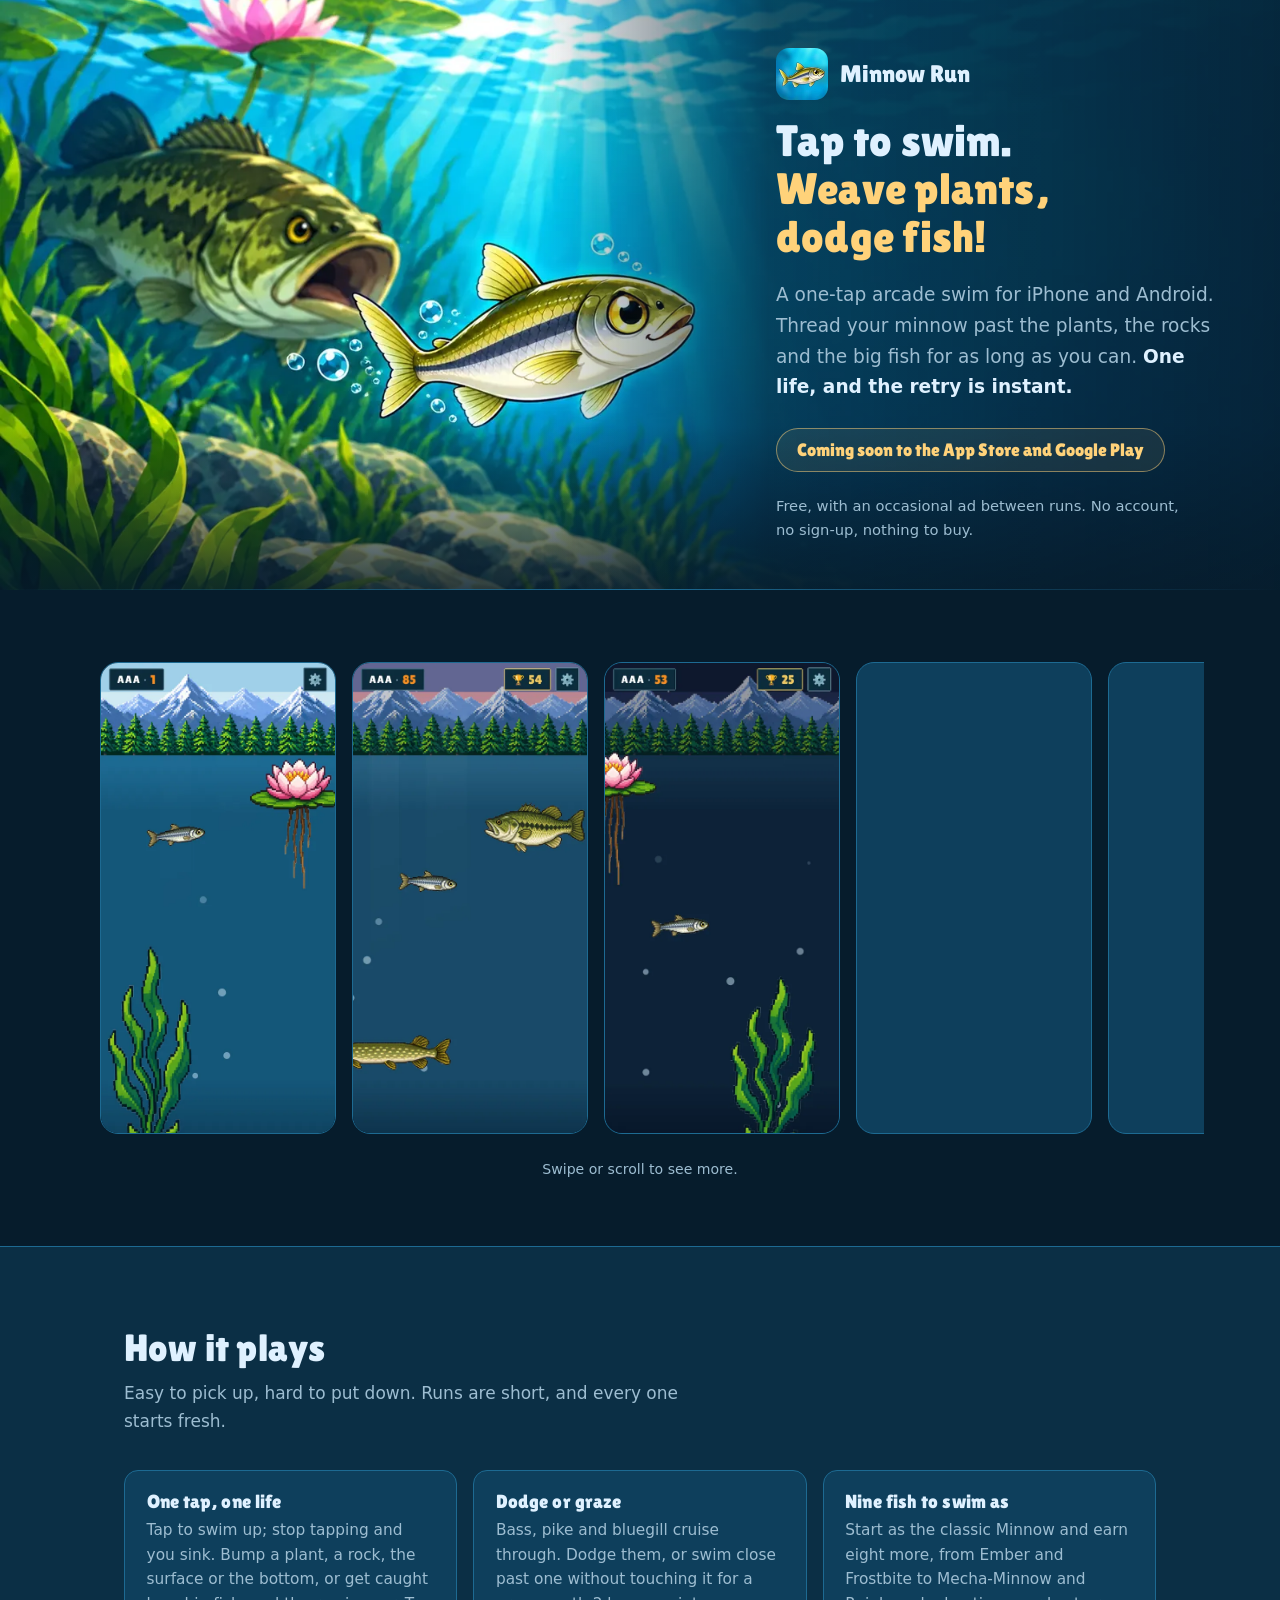
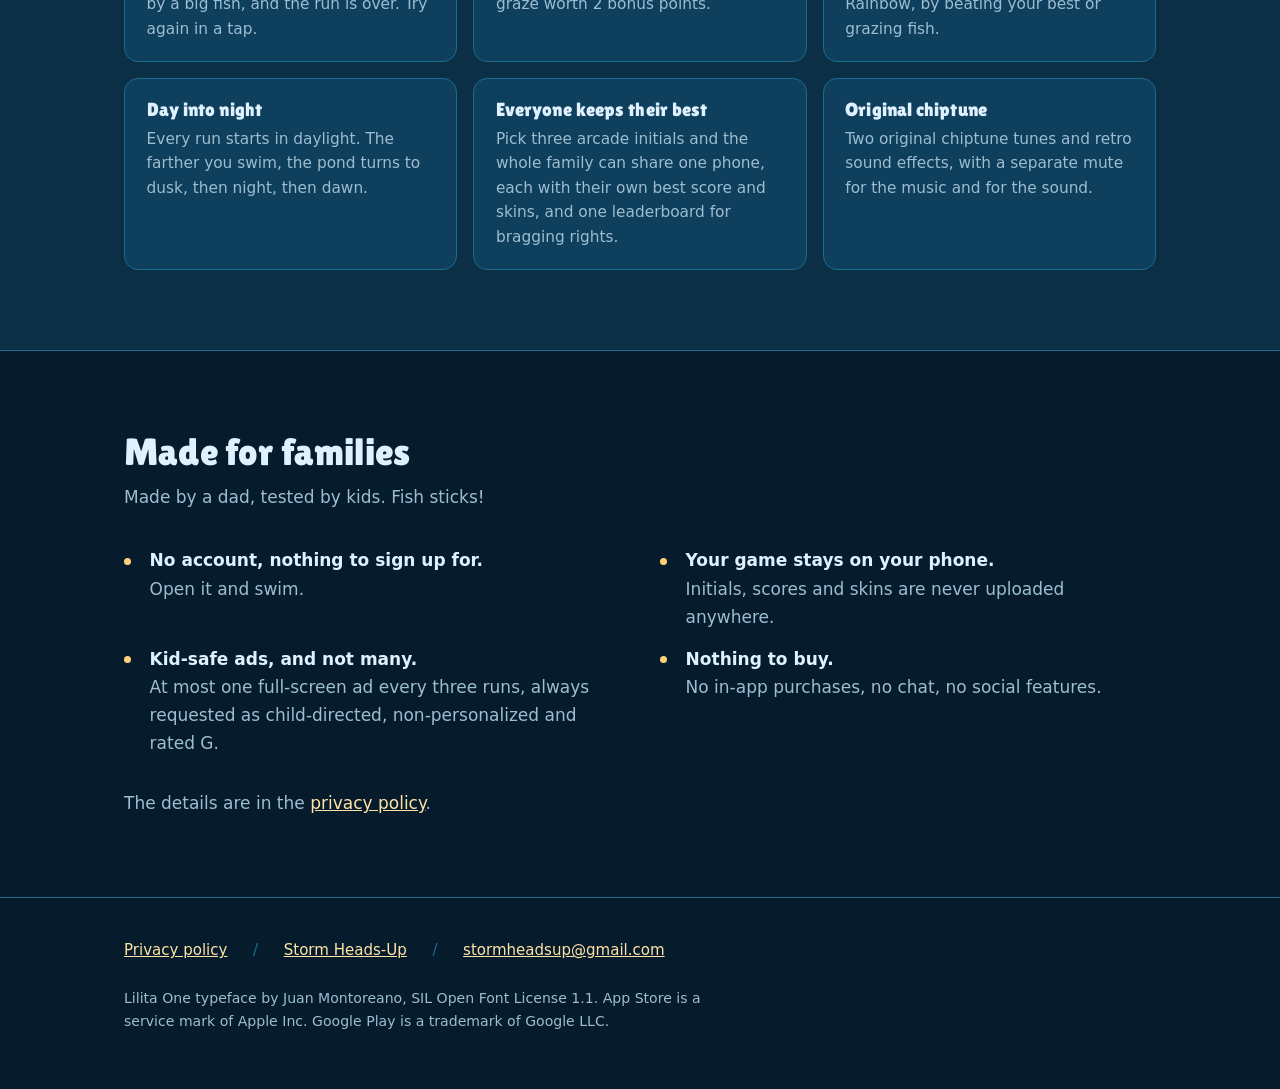
==== commit 22445af2: "Home page: drop the emoji from the feature cards Removes the six decorative emoji spans from the car" ====
--- a/index.html
+++ b/index.html
@@ -100,35 +100,35 @@
 
     <div class="grid">
       <div class="card">
-        <h3><span class="ico" aria-hidden="true">👆</span>One tap, one life</h3>
+        <h3>One tap, one life</h3>
         <p>Tap to swim up; stop tapping and you sink. Bump a plant, a rock,
            the surface or the bottom, or get caught by a big fish, and the run
            is over. Try again in a tap.</p>
       </div>
       <div class="card">
-        <h3><span class="ico" aria-hidden="true">🐟</span>Dodge or graze</h3>
+        <h3>Dodge or graze</h3>
         <p>Bass, pike and bluegill cruise through. Dodge them, or swim close
            past one without touching it for a graze worth 2 bonus points.</p>
       </div>
       <div class="card">
-        <h3><span class="ico" aria-hidden="true">🎨</span>Nine fish to swim as</h3>
+        <h3>Nine fish to swim as</h3>
         <p>Start as the classic Minnow and earn eight more, from Ember and
            Frostbite to Mecha-Minnow and Rainbow, by beating your best or
            grazing fish.</p>
       </div>
       <div class="card">
-        <h3><span class="ico" aria-hidden="true">🌅</span>Day into night</h3>
+        <h3>Day into night</h3>
         <p>Every run starts in daylight. The farther you swim, the pond turns
            to dusk, then night, then dawn.</p>
       </div>
       <div class="card">
-        <h3><span class="ico" aria-hidden="true">🏆</span>Everyone keeps their best</h3>
+        <h3>Everyone keeps their best</h3>
         <p>Pick three arcade initials and the whole family can share one
            phone, each with their own best score and skins, and one
            leaderboard for bragging rights.</p>
       </div>
       <div class="card">
-        <h3><span class="ico" aria-hidden="true">🎵</span>Original chiptune</h3>
+        <h3>Original chiptune</h3>
         <p>Two original chiptune tunes and retro sound effects, with a
            separate mute for the music and for the sound.</p>
       </div>
--- a/assets/site.css
+++ b/assets/site.css
@@ -313,10 +313,6 @@
   align-items: center;
   gap: 0.55rem;
 }
-.card h3 .ico {
-  font-size: 1.15rem;
-  line-height: 1;
-}
 .card p {
   margin: 0;
   color: var(--muted);
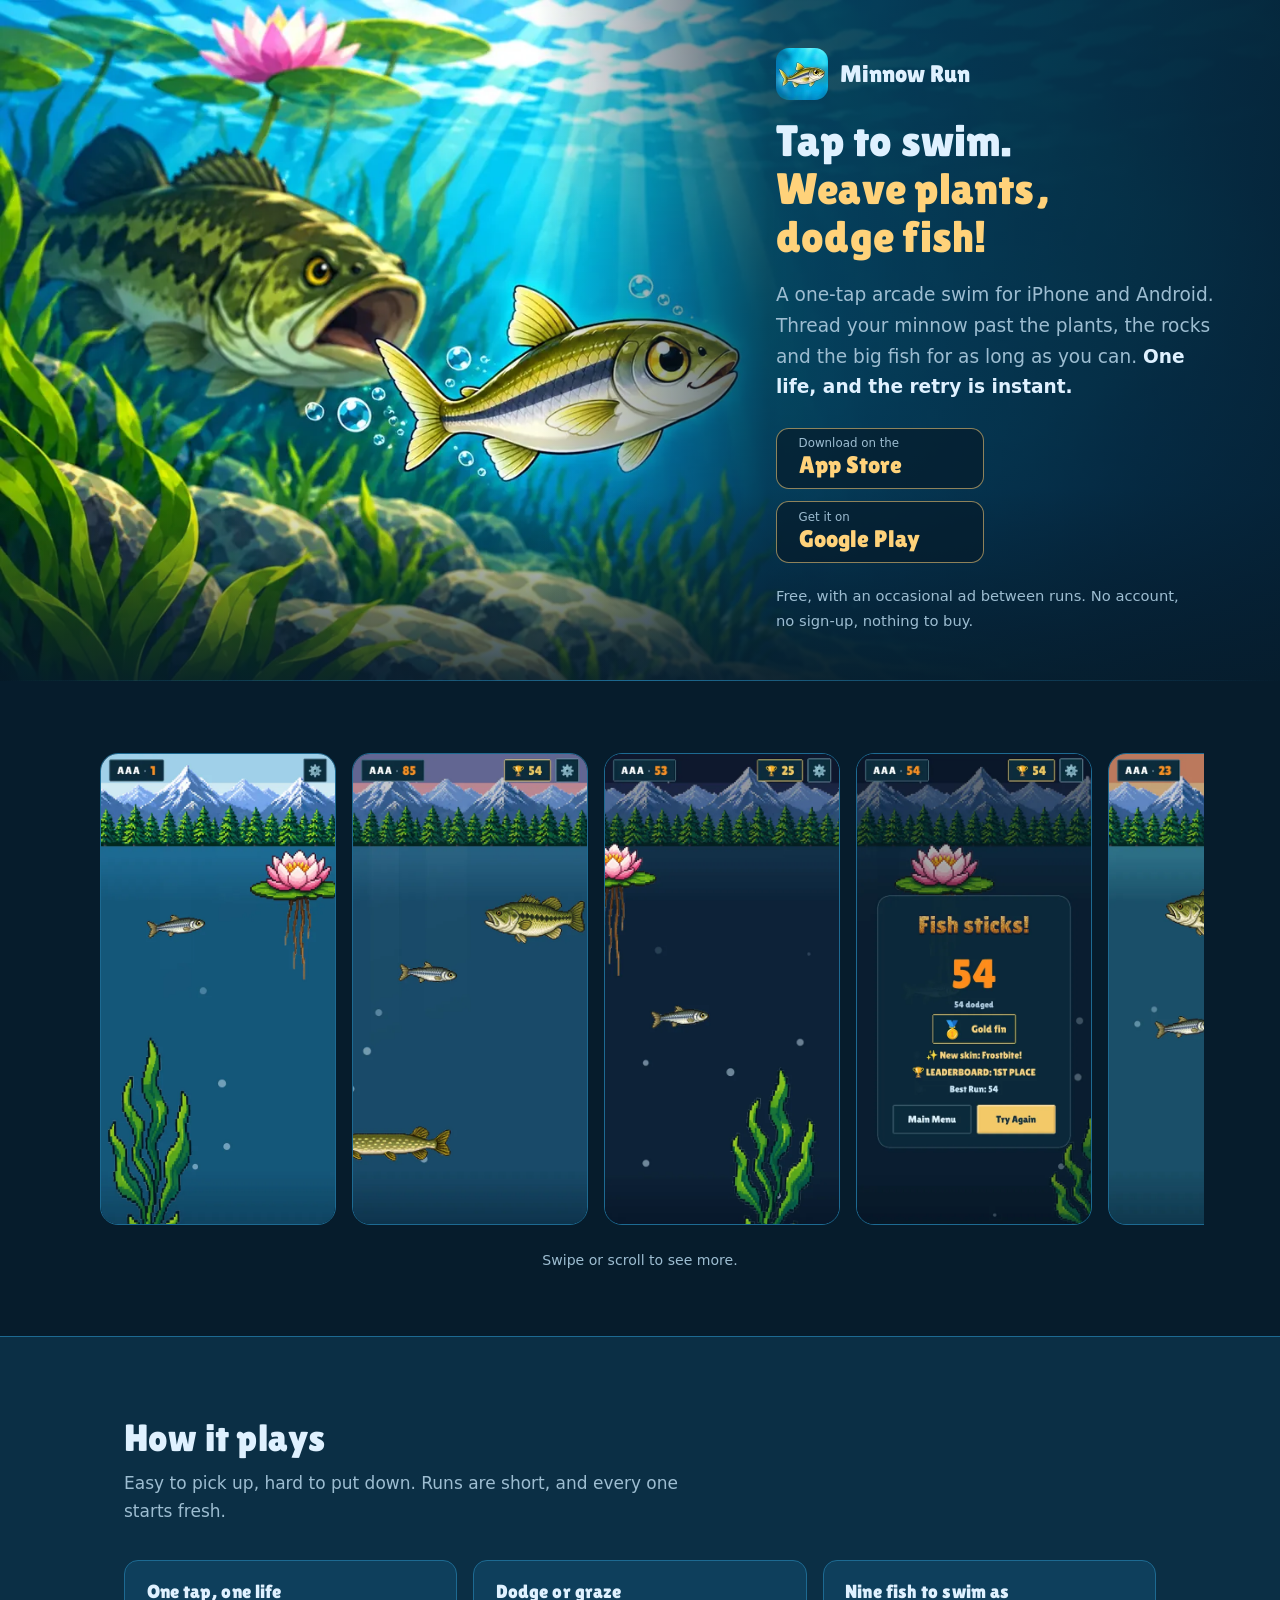
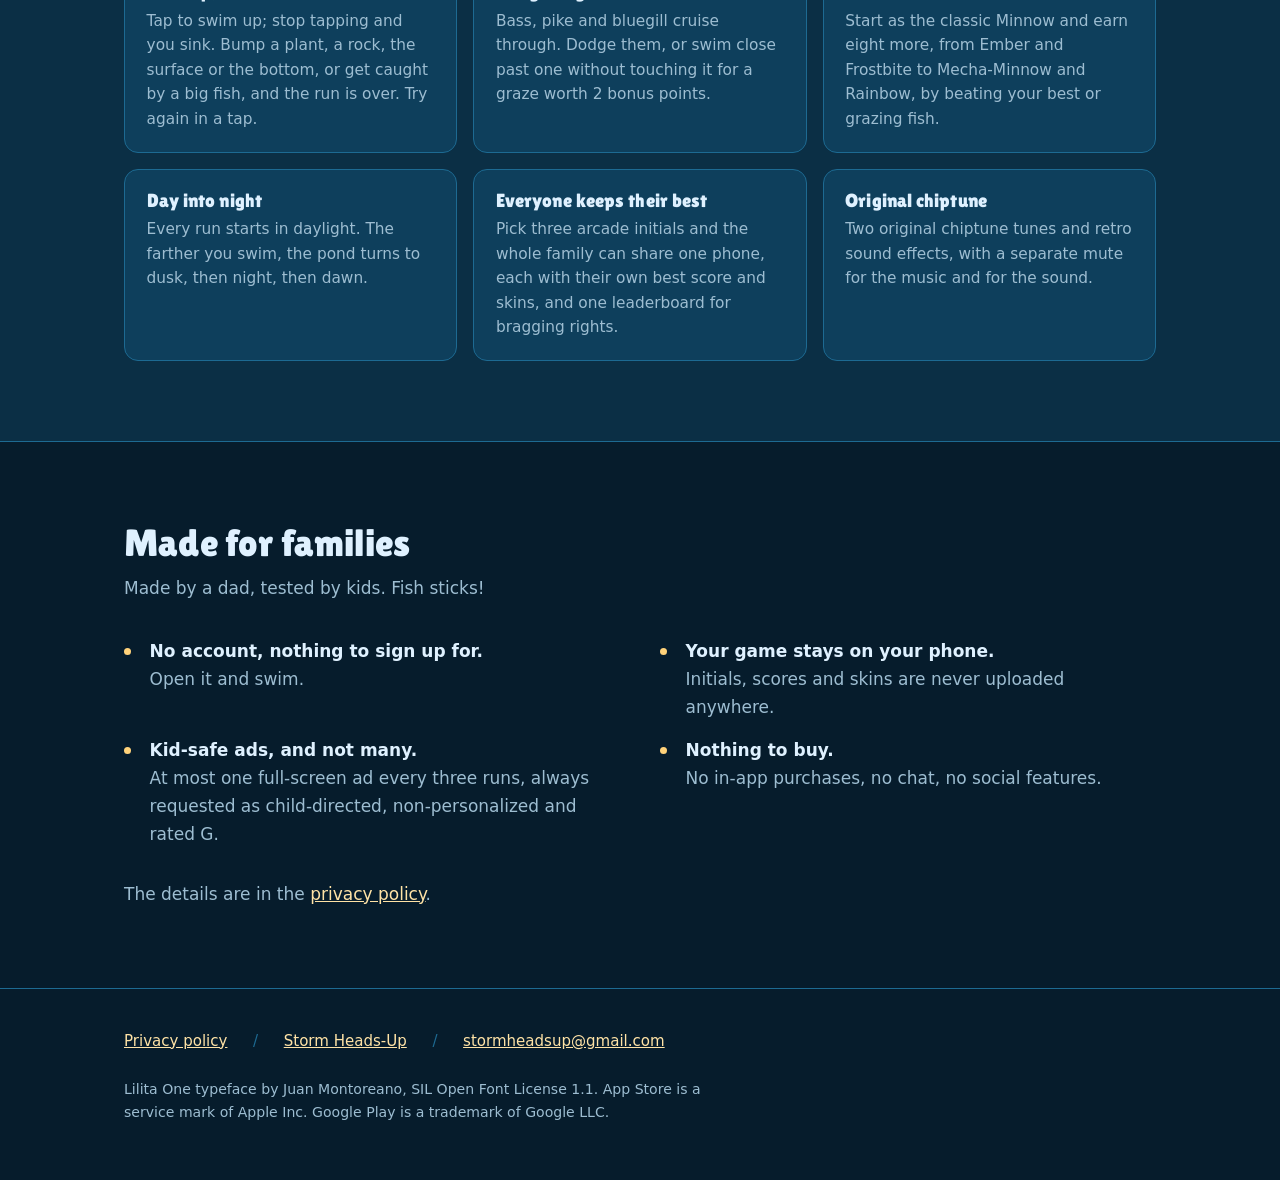
==== commit fab57003: "Minnow Run site: live store links replace Coming soon Hero now links the App Store (id6810500769) an" ====
--- a/index.html
+++ b/index.html
@@ -4,7 +4,7 @@
 <meta charset="utf-8">
 <meta name="viewport" content="width=device-width, initial-scale=1">
 <title>Minnow Run | Tap to swim. Weave plants, dodge fish!</title>
-<meta name="description" content="Minnow Run is a free one-tap arcade swim for iPhone and Android. Weave the plants, dodge the big fish or graze them for bonus points, and unlock eight more fish to swim as. Coming soon to the App Store and Google Play.">
+<meta name="description" content="Minnow Run is a free one-tap arcade swim for iPhone and Android. Weave the plants, dodge the big fish or graze them for bonus points, and unlock eight more fish to swim as. Free on the App Store and Google Play.">
 <link rel="canonical" href="https://minnowrun.github.io/">
 
 <!-- Zero JavaScript, zero third-party requests. Everything the page loads
@@ -30,6 +30,7 @@
 <link rel="icon" type="image/png" sizes="64x64" href="assets/favicon.png">
 <link rel="apple-touch-icon" sizes="180x180" href="assets/apple-touch-icon.png">
 <meta name="theme-color" content="#061c2c">
+<meta name="apple-itunes-app" content="app-id=6810500769">
 <link rel="preload" href="assets/fonts/lilita-one.woff2" as="font" type="font/woff2" crossorigin>
 <link rel="stylesheet" href="assets/site.css">
 </head>
@@ -54,10 +55,16 @@
       <strong>One life, and the retry is instant.</strong>
     </p>
 
-    <!-- When the store listings go public, this becomes the two badges, the way
-         stormheadsup.github.io's hero does (its assets/badge-app-store.svg and
-         badge-google-play.png, and its .stores / .badge-* CSS). -->
-    <p class="soon">Coming soon to the App Store and Google Play</p>
+    <p class="stores">
+      <a class="store" href="https://apps.apple.com/us/app/minnow-run/id6810500769" rel="noopener">
+        <span class="store-small">Download on the</span>
+        <span class="store-big">App Store</span>
+      </a>
+      <a class="store" href="https://play.google.com/store/apps/details?id=com.minnowrun.app" rel="noopener">
+        <span class="store-small">Get it on</span>
+        <span class="store-big">Google Play</span>
+      </a>
+    </p>
 
     <p class="fineprint">
       Free, with an occasional ad between runs. No account, no sign-up,
--- a/assets/site.css
+++ b/assets/site.css
@@ -160,20 +160,33 @@
 }
 .lede strong { color: var(--text); font-weight: 600; }
 
-/* Stands in for the store badges until the listings are public: Apple's and Google's badge rules
-   both want a badge to link to a live listing. */
-.soon {
-  display: inline-block;
+/* The store buttons. Plain text links to the two live listings; Apple's and Google's official
+   badge artwork can replace them (their rules want the official art, so don't redraw it). */
+.stores {
+  display: flex;
+  flex-wrap: wrap;
+  gap: 0.75rem;
   margin: 0.4rem 0 0;
-  padding: 0.62rem 1.25rem;
-  border: 1px solid rgba(255, 210, 122, 0.5);
-  border-radius: 999px;
-  background: rgba(255, 210, 122, 0.08);
-  color: var(--accent);
-  font-family: var(--display);
-  font-size: 1.1rem;
-  line-height: 1.3;
-}
+}
+.store {
+  display: inline-flex;
+  flex-direction: column;
+  flex: 1 1 10rem;
+  max-width: 13rem;
+  padding: 0.55rem 1.35rem 0.6rem;
+  border: 1px solid rgba(255, 210, 122, 0.55);
+  border-radius: 0.8rem;
+  background: rgba(6, 28, 44, 0.72);
+  color: var(--text);
+  text-decoration: none;
+  line-height: 1.15;
+}
+.store:hover, .store:focus-visible {
+  border-color: var(--accent);
+  background: rgba(255, 210, 122, 0.14);
+}
+.store-small { font-size: 0.74rem; color: var(--muted); }
+.store-big { font-family: var(--display); font-size: 1.5rem; color: var(--accent); }
 
 .fineprint {
   margin: 0.2rem 0 0;
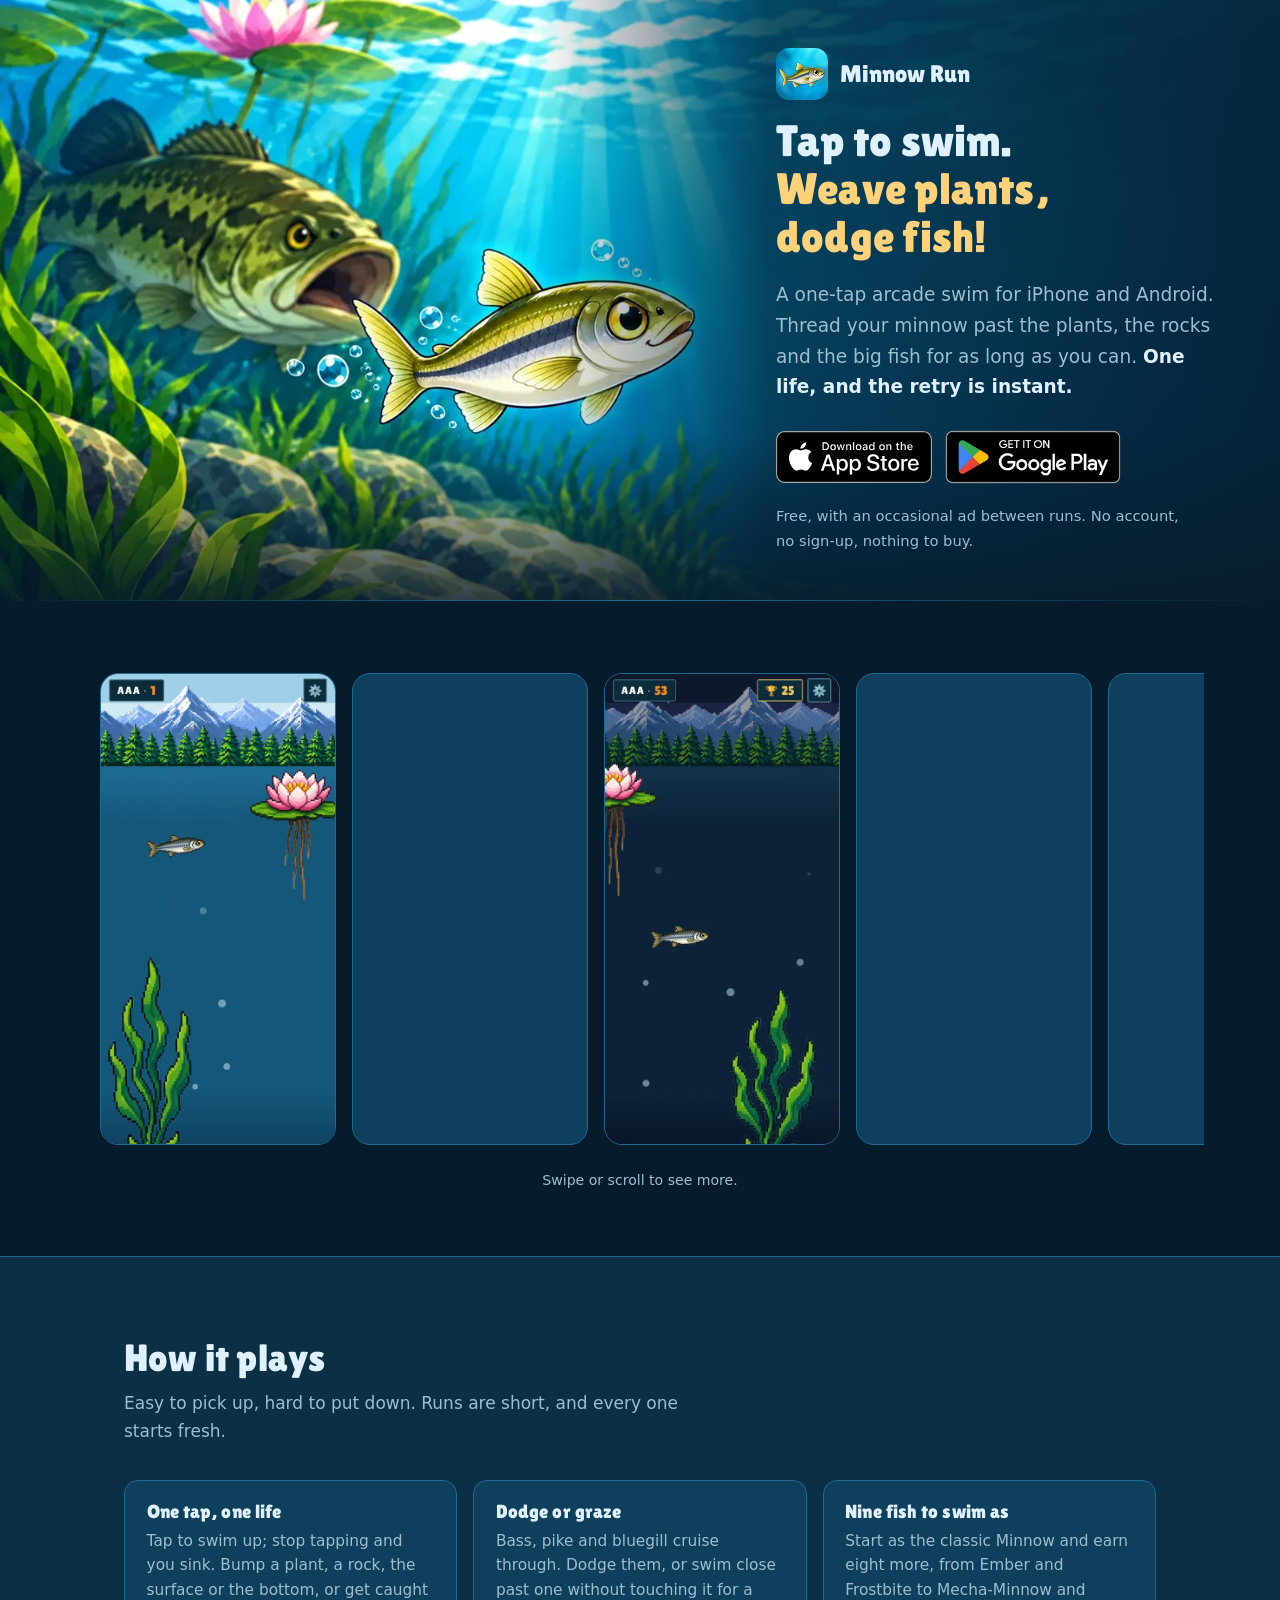
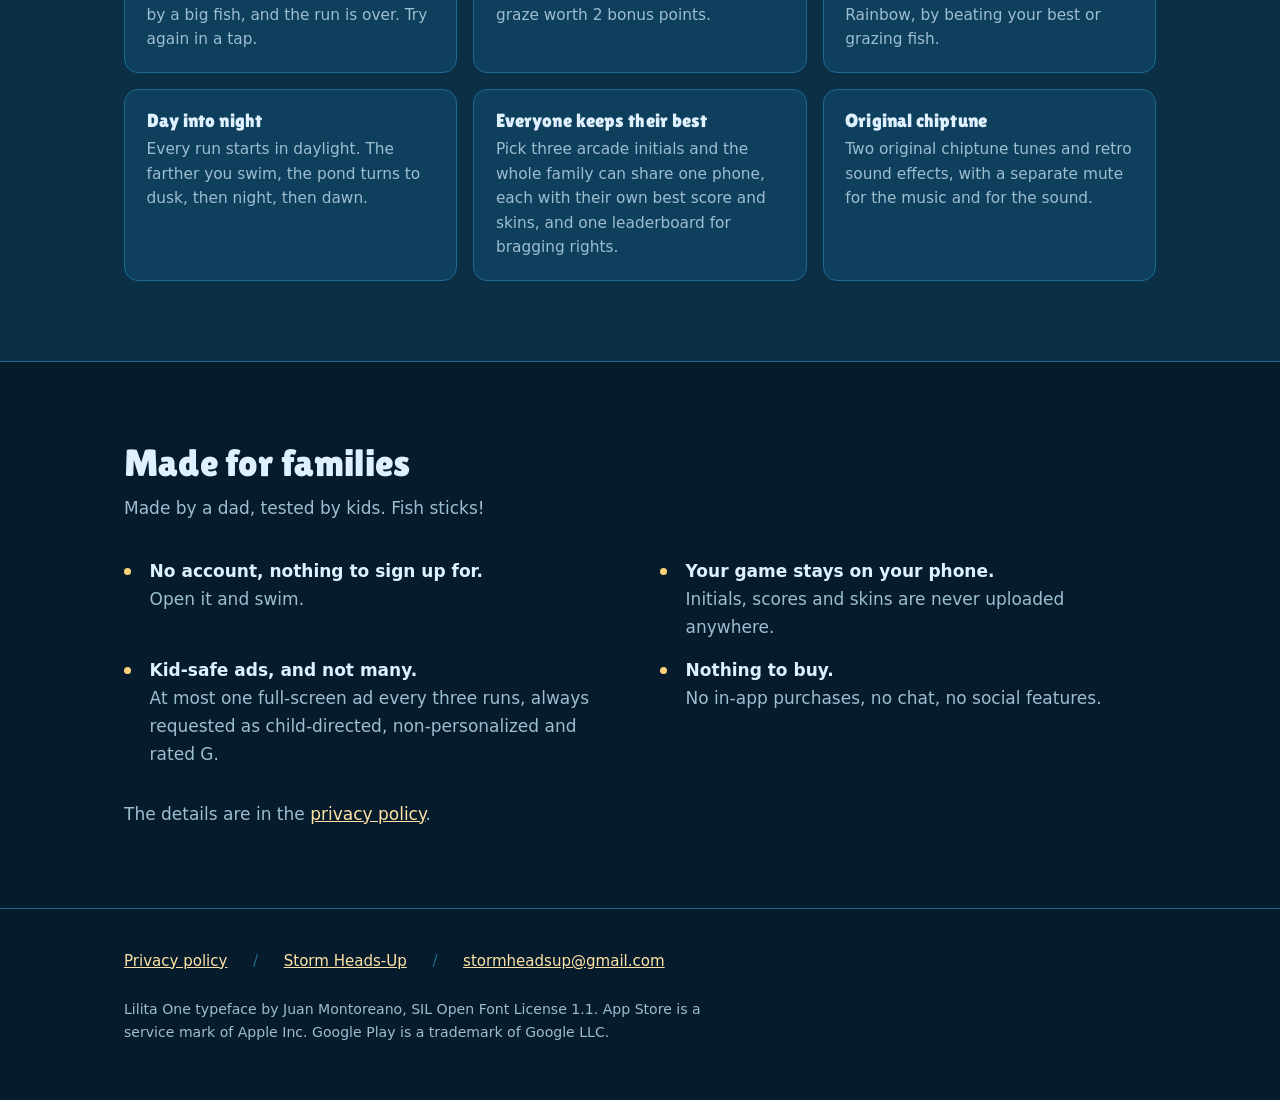
==== commit 4a6d7fe3: "Minnow Run site: official App Store and Google Play badges Replaces the text buttons with Apple's an" ====
--- a/index.html
+++ b/index.html
@@ -55,16 +55,14 @@
       <strong>One life, and the retry is instant.</strong>
     </p>
 
-    <p class="stores">
-      <a class="store" href="https://apps.apple.com/us/app/minnow-run/id6810500769" rel="noopener">
-        <span class="store-small">Download on the</span>
-        <span class="store-big">App Store</span>
+    <div class="stores">
+      <a href="https://apps.apple.com/us/app/minnow-run/id6810500769" target="_blank" rel="noopener">
+        <img class="badge-apple" src="assets/badge-app-store.svg" alt="Download Minnow Run on the App Store">
       </a>
-      <a class="store" href="https://play.google.com/store/apps/details?id=com.minnowrun.app" rel="noopener">
-        <span class="store-small">Get it on</span>
-        <span class="store-big">Google Play</span>
+      <a href="https://play.google.com/store/apps/details?id=com.minnowrun.app" target="_blank" rel="noopener">
+        <img class="badge-play" src="assets/badge-google-play.png" alt="Get Minnow Run on Google Play">
       </a>
-    </p>
+    </div>
 
     <p class="fineprint">
       Free, with an occasional ad between runs. No account, no sign-up,
--- a/assets/site.css
+++ b/assets/site.css
@@ -160,33 +160,29 @@
 }
 .lede strong { color: var(--text); font-weight: 600; }
 
-/* The store buttons. Plain text links to the two live listings; Apple's and Google's official
-   badge artwork can replace them (their rules want the official art, so don't redraw it). */
+/* The store badges: Apple's and Google's own artwork, copied from stormheadsup.github.io. Apple's
+   SVG is edge-to-edge. Google's PNG carries 41px of transparent padding around a 564x168 badge,
+   so scale it up and pull the padding back in to land on the same optical height. */
+:root { --badge-h: 52px; }
 .stores {
   display: flex;
   flex-wrap: wrap;
-  gap: 0.75rem;
-  margin: 0.4rem 0 0;
-}
-.store {
+  align-items: center;
+  gap: 0.9rem;
+  margin-top: 0.6rem;
+}
+.stores a {
   display: inline-flex;
-  flex-direction: column;
-  flex: 1 1 10rem;
-  max-width: 13rem;
-  padding: 0.55rem 1.35rem 0.6rem;
-  border: 1px solid rgba(255, 210, 122, 0.55);
-  border-radius: 0.8rem;
-  background: rgba(6, 28, 44, 0.72);
-  color: var(--text);
-  text-decoration: none;
-  line-height: 1.15;
-}
-.store:hover, .store:focus-visible {
-  border-color: var(--accent);
-  background: rgba(255, 210, 122, 0.14);
-}
-.store-small { font-size: 0.74rem; color: var(--muted); }
-.store-big { font-family: var(--display); font-size: 1.5rem; color: var(--accent); }
+  border-radius: 10px;
+  outline-offset: 4px;
+}
+.stores img { display: block; }
+.badge-apple { height: var(--badge-h); width: auto; }
+.badge-play {
+  height: calc(var(--badge-h) * 250 / 168);
+  width: auto;
+  margin: calc(var(--badge-h) * -41 / 168);
+}
 
 .fineprint {
   margin: 0.2rem 0 0;
@@ -197,6 +193,7 @@
 
 /* Phones: crop in on the two fish (they fill the left ~60% of the art) so they read at this size. */
 @media (max-width: 600px) {
+  :root { --badge-h: 46px; }
   .hero-art {
     aspect-ratio: 4 / 3;
     object-position: 0% 50%;
